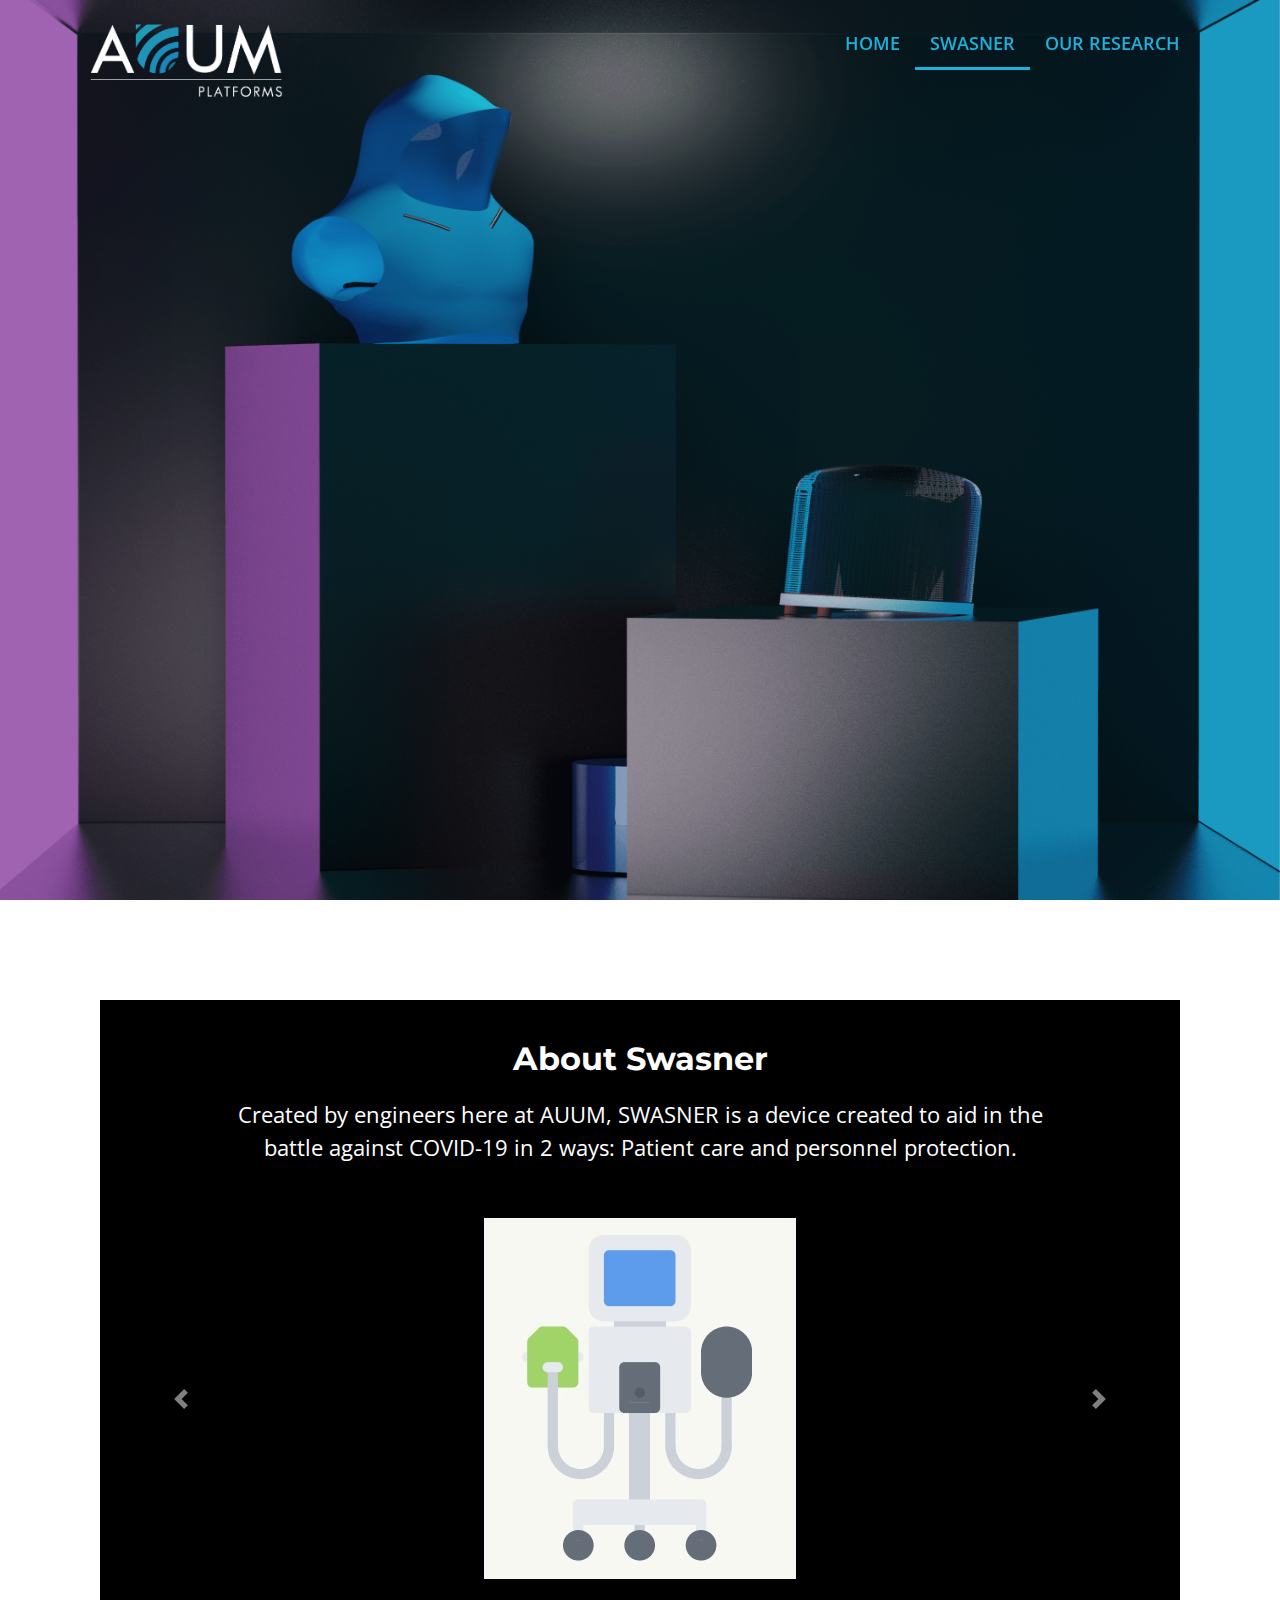
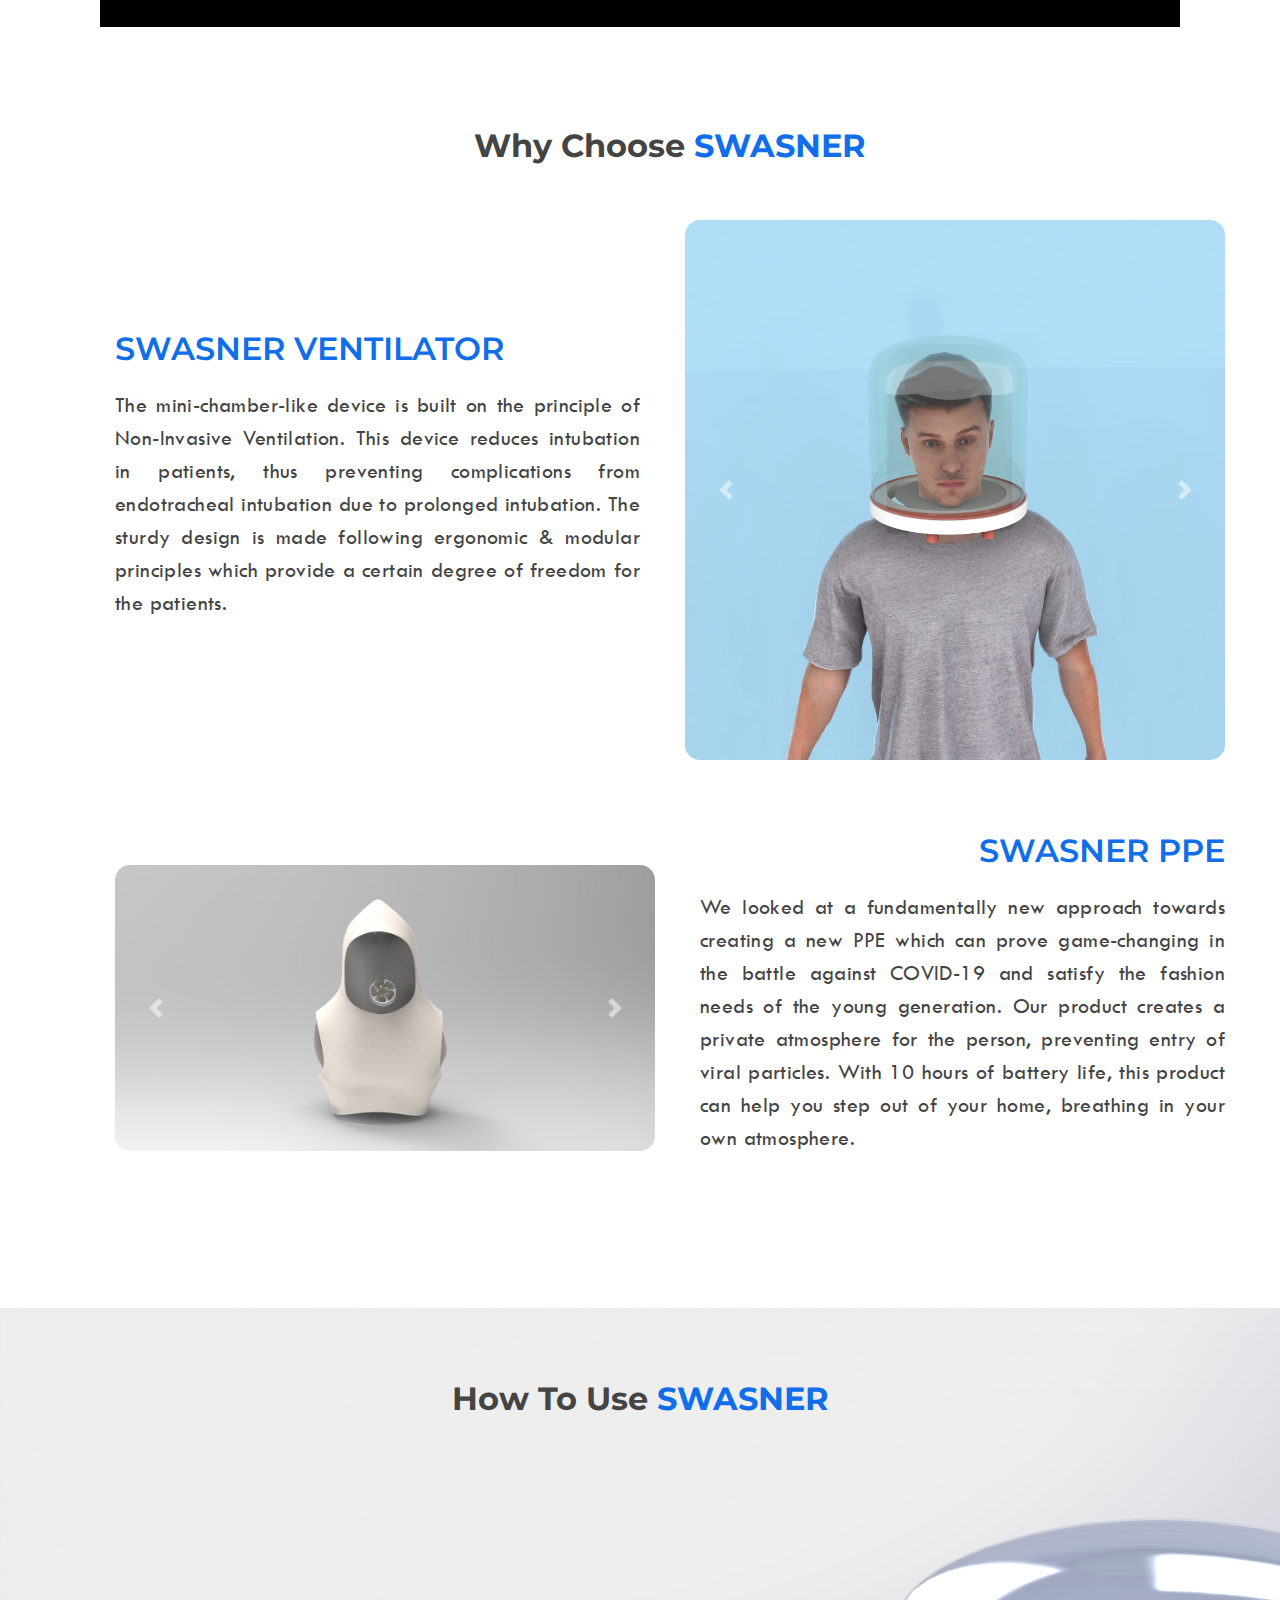
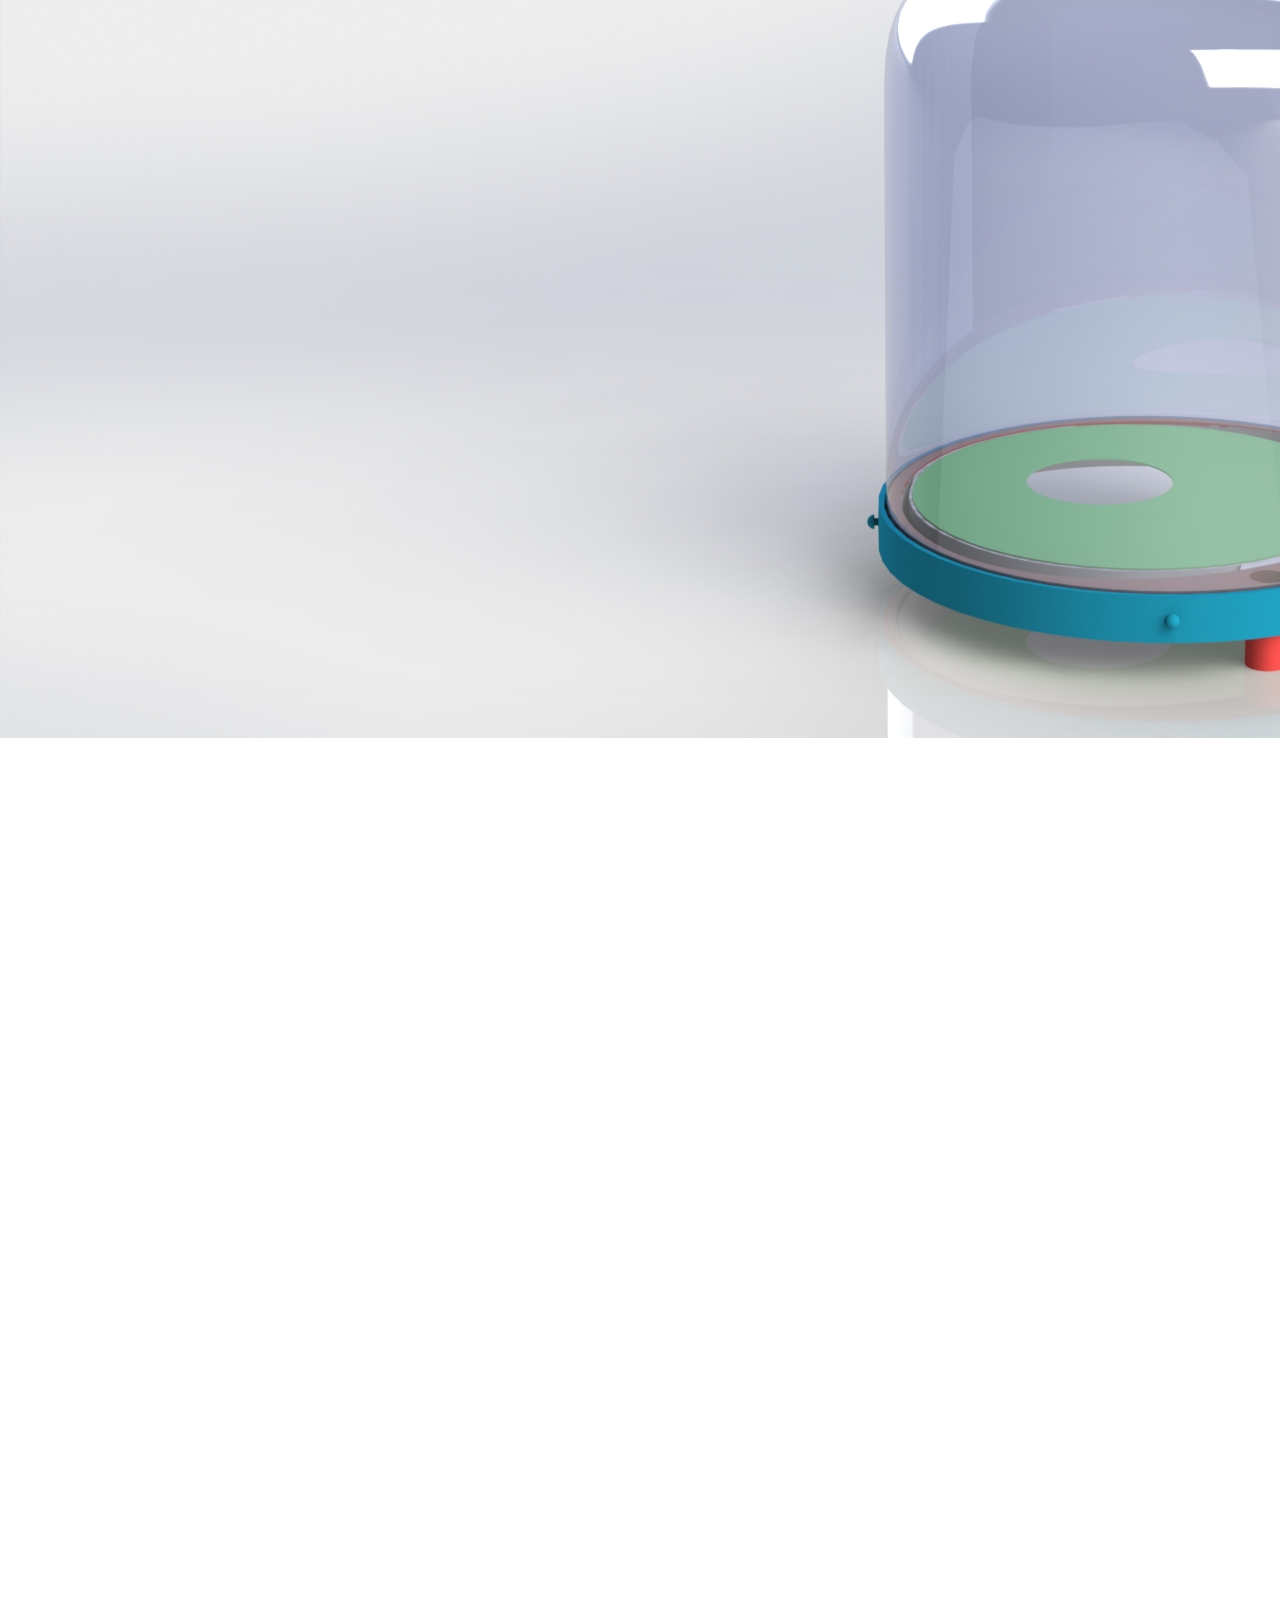
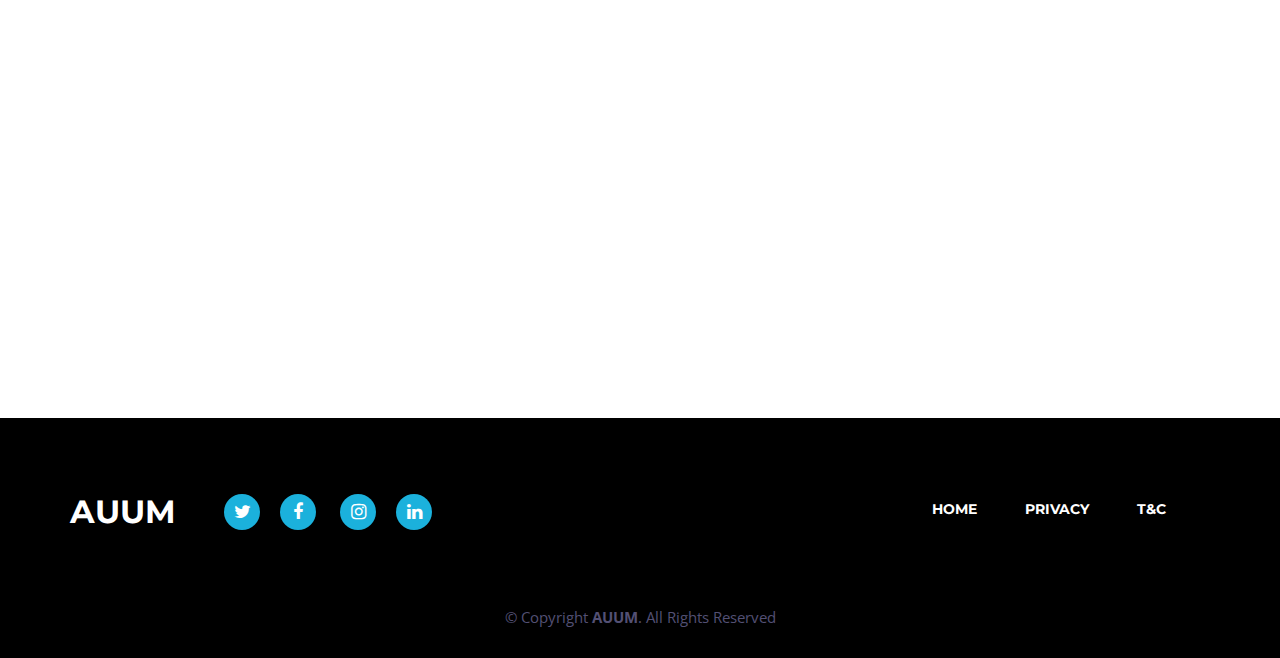
==== Swasner.html @ 390a14f7 "First commit" ====
<!DOCTYPE html>
<html lang="en">

<head>
  <meta charset="utf-8">
  <title style="color: black;">AUUM</title>
  <meta content="width=device-width, initial-scale=1.0" name="viewport">
  <meta content="" name="keywords">
  <meta content="" name="description">

  <!-- Favicons -->
  <link href="img/AUUM1.jpg" rel="icon">
  <link href="img/AUUM1.jpg" rel="apple-touch-icon">

  <!-- Google Fonts -->
  <link
    href="https://fonts.googleapis.com/css?family=Open+Sans:300,300i,400,400i,500,600,700,700i|Montserrat:300,400,500,600,700"
    rel="stylesheet">

  <!-- Bootstrap CSS File -->
  <link href="lib/bootstrap/css/bootstrap.min.css" rel="stylesheet">

  <!-- Libraries CSS Files -->
  <link href="lib/font-awesome/css/font-awesome.min.css" rel="stylesheet">

  <head>
    <link rel="stylesheet" href="https://cdnjs.cloudflare.com/ajax/libs/animate.css/4.1.1/animate.min.css" />
  </head>
  <link href="lib/ionicons/css/ionicons.min.css" rel="stylesheet">
  <link href="lib/owlcarousel/assets/owl.carousel.min.css" rel="stylesheet">
  <link href="lib/lightbox/css/lightbox.min.css" rel="stylesheet">
  <link rel="preconnect" href="https://fonts.gstatic.com">
  <link href="https://fonts.googleapis.com/css2?family=Texturina:ital@1&display=swap" rel="stylesheet">

  <!-- Main Stylesheet File -->
  <link href="css/Swasner.css" rel="stylesheet">
  <link rel="stylesheet" href="css/Common.css">
  <style>
    #auumfooter:hover {
      color: #3B98C0;
    }
    .op :hover{
      color: #3B98C0;
}
  </style>


  <!-- =======================================================
    Theme Name: Rapid
    Theme URL: https://bootstrapmade.com/rapid-multipurpose-bootstrap-business-template/
    Author: BootstrapMade.com
    License: https://bootstrapmade.com/license/
  ======================================================= -->
</head>

<body>
  <!--==========================
  Header
  ============================-->
  <header id="header">

    <div class="container">

      <div class="logo float-left">
        <!-- Uncomment below if you prefer to use an image logo -->
        <a href="index.html" class="scrollto"><img id="images" src="img/AUUMWhite.png"
            alt="" class="img-fluid"></a>
        <!-- <a href="#header" class="scrollto"><img id="images" src="img/logo.png" alt="" class="img-fluid"></a> -->
      </div>

      <nav class="main-nav float-right d-none d-lg-block">
        <ul>
          <li class="bt"><a href="index.html">Home</a></li>
          <!-- <li class="bt"><a href="about.html">About Us</a></li> -->
          <li class="activ bt"><a href="Swasner.html">Swasner</a></li>
          <li class="bt"><a href="https://bubble-helmet.netlify.app/">Our Research</a></li>
          <!-- <li class="bt"><a href="projects.html">Projects</a></li> -->
        </ul>
      </nav><!-- .main-nav -->

    </div>
  </header><!-- #header -->

  <!--==========================
    Intro Section
  ============================-->
  <section id="intro" class="clearfix">
    <div  id="carouselExampleControls" class="carousel slide" data-ride="carousel">
      <div class="carousel-inner">
        <div class="carousel-item active" data-interval="10000">
          <img src="./img/product/AUUM9.31-min.png" class="d-block w-100" alt="...">
        </div>
      </div>
  </section><!-- #intro -->

  <main id="main">

    <!--==========================
      About Us Section
    ============================-->

    <div id="aboutus" style="margin-top: 3rem; " >
      <div style="text-align: center; color: white; background-color: black; margin: 100px" class="">
        <br>
          <h2  style="margin-top: 1rem;  font-weight: bold; ">About Swasner</h2>
          <p style="font-size:22px; text-align: center; padding-left: 8rem; padding-right: 8rem; padding-bottom: 1.5rem;" >Created by engineers here at AUUM, SWASNER is a device created to aid in the battle against COVID-19 in 2 ways:
            Patient care and personnel protection.</p>
          <div id="carouselExampleControls" class="carousel slide" data-ride="carousel">
            <div class="carousel-inner">
              <div class="carousel-item active">
                <img src="img/emoji.jpeg" class="img-fluid" class="w-50" alt="...">
              </div>
              <div class="carousel-item">
                <img src="img/why-us.jpg" class="w-50" alt="...">
              </div>
              <div class="carousel-item">
                <img src="img/why-us.jpg" class="w-50" alt="...">
              </div>
            </div>
             <a class="carousel-control-prev" href="#carouselExampleControls" role="button" data-slide="prev">
              <span class="carousel-control-prev-icon" aria-hidden="true"></span>
              <span class="sr-only">Previous</span>
            </a>
            <a class="carousel-control-next" href="#carouselExampleControls" role="button" data-slide="next">
              <span class="carousel-control-next-icon" aria-hidden="true"></span>
              <span class="sr-only">Next</span>
            </a> 
          </div>
          <br>
          <br>
      </div>
    </div>


    <!--==========================
      Why Us Section
    ============================-->
    <section id="about" class="about" style="margin-bottom: 3rem;" > 
      <div class="container"  data-aos="fade-up" style="min-width: 85vw; margin: 100px">

        <header class="section-title">
          <h3>Why Choose <span>SWASNER</span></h3>
        </header>
        <br>

        <div class="row">
          <div class="col-lg-6" style=" align-self: center;" data-aos="zoom-out" data-aos-delay="100">
            <h3 style="color: #106eea; font-size: 32px; font-weight: 600; ">SWASNER VENTILATOR</h3>
            <!-- <div class="animate__animated animate__bounce animate__delay-2s">Example</div> -->
            <p id="aboutsection1">
              The mini-chamber-like device is built on the principle of Non-Invasive Ventilation. This device reduces intubation in patients, thus preventing complications from endotracheal intubation due to prolonged intubation. The sturdy design is made following ergonomic & modular principles which provide a certain degree of freedom for the patients.
            </p>
            
          </div>
          <div class="col-lg-6 pt-lg-0 content d-flex flex-column justify-content-center" data-aos="fade-up"
            data-aos-delay="100">
            <div id="carouselExampleControls" class="carousel slide" data-ride="carousel">
              <div class="carousel-inner">
                <div class="carousel-item active">
                  <img id="images" src="img/product/helmet_1-min.jpg" class="d-block w-100" alt="...">
                </div>
                <div class="carousel-item">
                  <img id="images" src="img/product/helmet_2-min.jpg" class="d-block w-100" alt="...">
                </div>
                
              </div>
              <a class="carousel-control-prev" href="#carouselExampleControls" role="button" data-slide="prev">
                <span class="carousel-control-prev-icon" aria-hidden="true"></span>
                <span class="sr-only">Previous</span>
              </a>
              <a class="carousel-control-next" href="#carouselExampleControls" role="button" data-slide="next">
                <span class="carousel-control-next-icon" aria-hidden="true"></span>
                <span class="sr-only">Next</span>
              </a>
            </div>
            
          </div>

        </div>
        <br>

        <div class="row mt-5" style="margin-top: 3.5rem;">
          <div class="col-lg-6 " style=" align-self: center;" data-aos="zoom-out" data-aos-delay="100">
            <div id="carouselExampleControls" class="carousel slide" data-ride="carousel">
              <div class="carousel-inner">
                <div class="carousel-item active">
                  <img id="images" src="img/product/PPE_1-min.jpg" class="d-block w-100" alt="...">
                </div>
                <div class="carousel-item">
                  <img id="images" src="img/product/PPE_2-min.jpg" class="d-block w-100" alt="...">
                </div>
                
              </div>
              <a class="carousel-control-prev" href="#carouselExampleControls" role="button" data-slide="prev">
                <span class="carousel-control-prev-icon" aria-hidden="true"></span>
                <span class="sr-only">Previous</span>
              </a>
              <a class="carousel-control-next" href="#carouselExampleControls" role="button" data-slide="next">
                <span class="carousel-control-next-icon" aria-hidden="true"></span>
                <span class="sr-only">Next</span>
              </a>
            </div>
          </div>
          <div class="col-lg-6  pt-lg-0 content d-flex flex-column justify-content-center" data-aos="fade-up"
            data-aos-delay="100">
            <h3 style="color: #106eea; font-size: 32px; text-align: end; ">SWASNER PPE</h3>
            <!-- <div class="animate__animated animate__bounce animate__delay-2s">Example</div> -->
            <p id="aboutsection">
              We looked at a fundamentally new approach towards creating a new PPE which can prove game-changing in the battle against COVID-19 and satisfy the fashion needs of the young generation. Our product creates a private atmosphere for the person, preventing entry of viral particles. With 10 hours of battery life, this product can help you step out of your home, breathing in your own atmosphere.
            </p>
          </div>
        </div>

      </div>
    </section>
    <br>




    <!--==========================
      Features Section
    ============================-->

    <div id="setBackground">
      <br>

      <div class="container">

        <header class="section-title">
          <h3>How To Use <span>SWASNER</span></h3>
        </header>

        <section id="features " style="padding-bottom: 80px;">
          <div class="container">
            <div class="row feature-item mt-5 pt-5">
              <div class="col-lg-6 wow fadeInUp order-1 order-lg-2">
                <img id="images" src="img/AUUM.png" class="img-fluid" alt="">
              </div>

              <div class="col-lg-6 wow fadeInUp pt-4 pt-lg-0 order-2 order-lg-1">
                <h4>Step 1</h4>
                <p id="aboutsection1"  >
                  Delectus alias ut incidunt delectus nam placeat in consequatur. Sed cupiditate quia ea quis. Voluptas
                  nemo qui aut distinctio. Cumque fugit earum est quam officiis numquam. Ducimus corporis autem at
                  blanditiis beatae incidunt sunt.
                </p>
              </div>
            </div>
            <br>
            <br>

            <div class="row feature-item mt-3 ">
              <div class="col-lg-6 wow fadeInUp">
                <img id="images" src="img/auum3.png" class="img-fluid" alt="">
              </div>
              <div class="col-lg-6 wow fadeInUp pt-5 pt-lg-0">
                <h4 style="text-align: end;" >Step 2</h4>
                <p id="aboutsection" >
                  Ad vitae recusandae odit possimus. Quaerat cum ipsum corrupti. Odit qui asperiores ea corporis
                  deserunt veritatis quidem expedita perferendis. Qui rerum eligendi ex doloribus quia sit. Porro rerum
                  eum eum.
                </p>
              </div>
            </div>

            

          </div>
        </section>
      </div>
    </div>
    <!-- #about -->


    <div id="video1" class="container mt-5">
      <div class="embed-responsive embed-responsive-4by3">
        <iframe id="images" class="embed-responsive-item" src="https://www.youtube-nocookie.com/embed/EPa84I6M-wA"></iframe>
      </div>
    </div>


    </section>

    <!--==========================
      Clients Section
    ============================-->
    <section id="clients" class="wow fadeInUp">
      <div class="container">

        <header class="section-header">
          <h3>Our Parterns</h3>
        </header>

        <div class="owl-carousel clients-carousel">
          <a
            href="https://www.cipet.gov.in/">
            <img id="images" src="https://upload.wikimedia.org/wikipedia/commons/5/55/CIPET.png" alt="">
          </a>
          <a
            href="https://aicnalanda.com/">
            <img id="images" src="img/AIC.png" alt="">
          </a>
          
        </div>

      </div>
    </section><!-- #clients -->



    <!--==========================
      Frequently Asked Questions Section
    ============================-->
    <!-- #faq -->

  </main>

  <!--==========================
    Footer
  ============================-->
  <section  class="mt-5">
    <br>
    <footer style="background-color:black; color: white;" class="mt-3" id="footer">
      <div class="footer-top">
        <div class="container">

          <div class="row">
            <div id="footer3">
              <h2 id="auumfooter" style=" margin-top: 15px; margin-right: 2rem; font-weight: bold;  margin-bottom: 0px; ">AUUM</h2>
              <div class="social-links" >
                <a href="https://twitter.com/auum_tech?s=11" class="twitter m-3 "><i class="fa fa-twitter"></i></a>
                <a href="https://www.facebook.com/AUUMtechnologies" class="facebook"><i class="fa fa-facebook"></i></a>
                <a href="https://instagram.com/auumplatforms?igshid=1q3wg5tlqkvzi" class="instagram m-3"><i class="fa fa-instagram"></i></a>
                <a href="https://www.linkedin.com/company/auum-technologies" class="linkedin"><i class="fa fa-linkedin"></i></a>
              </div>

              <a href="index.html" >
                <h4 class="op" style=" color: white; margin-left: 30rem; margin-top: 23px;  margin-bottom: 0px; "><span style="margin-left: 1rem;" >Home</span></h4>
              </a>
             <a href="#"><h4  class="op" style=" margin-left: 2rem; color: white;  margin-bottom: 0px; margin-top: 23px;"><span style="margin-left: 1rem;" >Privacy</span></h4></a>
                <a href="#">
                  <h4  class="op"  style=" margin-left: 2rem; color: white;  margin-bottom: 0px; margin-top: 23px;"><span style="margin-left: 1rem;" >T&C</span></h4>
                </a>
             
              <!-- <h2 id="auumfooter" style="  margin-bottom: 0px; ">Condition</h2> -->
            <!-- <div align="right"><h3>Info</h3></div> -->
            </div>
          </div>



          <!-- <div  style="display: flex; justify-content: space-around;">
            <div class="social-links" >
              <a href="https://twitter.com/auum_tech?s=11" class="twitter m-3 "><i class="fa fa-twitter"></i></a>
              <a href="#" class="facebook"><i class="fa fa-facebook"></i></a>
              <a href="https://instagram.com/auumplatforms?igshid=1q3wg5tlqkvzi" class="instagram m-3"><i class="fa fa-instagram"></i></a>
              <a href="https://www.linkedin.com/company/auum-technologies" class="linkedin"><i class="fa fa-linkedin"></i></a>
            </div>
          </div> -->

        </div>
      </div>

      <div class="container">
        <div class="copyright">
          &copy; Copyright <strong>AUUM</strong>. All Rights Reserved
        </div>
        <div class="credits">
          
        </div>
      </div>
    </footer><!-- #footer -->

  </section><!-- #footer -->

  <a href="https://wa.me/+918249158968" class="back-to-top"><i style="font-size: 36px;" class="fa fa-whatsapp"></i></a>
  <!-- Uncomment below i you want to use a preloader -->
  <!-- <div id="preloader"></div> -->

  <!-- JavaScript Libraries -->
  <script src="lib/jquery/jquery.min.js"></script>
  <script src="lib/jquery/jquery-migrate.min.js"></script>
  <script src="lib/bootstrap/js/bootstrap.bundle.min.js"></script>
  <script src="lib/easing/easing.min.js"></script>
  <script src="lib/mobile-nav/mobile-nav.js"></script>
  <script src="lib/wow/wow.min.js"></script>
  <script src="lib/waypoints/waypoints.min.js"></script>
  <script src="lib/counterup/counterup.min.js"></script>
  <script src="lib/owlcarousel/owl.carousel.min.js"></script>
  <script src="lib/isotope/isotope.pkgd.min.js"></script>
  <script src="lib/lightbox/js/lightbox.min.js"></script>
  <!-- Contact Form JavaScript File -->
  <script src="contactform/contactform.js"></script>

  <!-- Template Main Javascript File -->
  <script src="js/Swasner.js"></script>

</body>

</html>
---- css/Swasner.css ----
/*
  Theme Name: Rapid
  Theme URL: https://bootstrapmade.com/rapid-multipurpose-bootstrap-business-template/
  Author: BootstrapMade.com
  License: https://bootstrapmade.com/license/
*/

/*--------------------------------------------------------------
# General
--------------------------------------------------------------*/

body {
  background: #fff;
  color: #444;
  font-family: "Open Sans", sans-serif;
}

a {
  color: #1bb1dc;
  transition: 0.5s;
}

a:hover,
a:active,
a:focus {
  color: #0a98c0;
  outline: none;
  text-decoration: none;
}

p {
  padding: 0;
  margin: 0 0 30px 0;
}

h1,
h2,
h3,
h4,
h5,
h6 {
  font-family: "Montserrat", sans-serif;
  font-weight: 400;
  margin: 0 0 20px 0;
  padding: 0;
}

/* Back to top button */

.back-to-top {
  position: fixed;
  display: none;
  background: #1EBEA5;
  color: #fff;
  width: 60px;
  height: 60px;
  text-align: center;
  line-height: 1;
  font-size: 16px;
  border-radius: 50%;
  right: 15px;
  bottom: 15px;
  transition: background 0.5s;
  z-index: 11;
}

.back-to-top i {
  padding-top: 12px;
  color: #fff;
}

/* Prelaoder */

#preloader {
  position: fixed;
  top: 0;
  left: 0;
  right: 0;
  bottom: 0;
  z-index: 9999;
  overflow: hidden;
  background: #fff;
}

#preloader:before {
  content: "";
  position: fixed;
  top: calc(50% - 30px);
  left: calc(50% - 30px);
  border: 6px solid #f2f2f2;
  border-top: 6px solid #1bb1dc;
  border-radius: 50%;
  width: 60px;
  height: 60px;
  -webkit-animation: animate-preloader 1s linear infinite;
  animation: animate-preloader 1s linear infinite;
}

@-webkit-keyframes animate-preloader {
  0% {
    -webkit-transform: rotate(0deg);
    transform: rotate(0deg);
  }

  100% {
    -webkit-transform: rotate(360deg);
    transform: rotate(360deg);
  }
}

@keyframes animate-preloader {
  0% {
    -webkit-transform: rotate(0deg);
    transform: rotate(0deg);
  }

  100% {
    -webkit-transform: rotate(360deg);
    transform: rotate(360deg);
  }
}

/*--------------------------------------------------------------
# Intro Section
--------------------------------------------------------------*/

#intro {
  width: 100%;
  height: 100%;
  position: relative;
  /* background-size: cover; */
}
#intro .carousel-item{
  display: flex;
  background-position: center;
  background-repeat: no-repeat;
  height: 100vh;
  background-size: cover;
  color: #ffffff;
}
#intro .intro-info h2 {
  color: white;
  margin-bottom: 20px;
  font-size: 48px;
  font-weight: 700;
}

#intro .intro-info h2 span {
  color: #1bb1dc;
}

#intro .intro-info .btn-get-started,
#intro .intro-info .btn-services {
  font-family: "Montserrat", sans-serif;
  font-size: 13px;
  font-weight: 600;
  text-transform: uppercase;
  letter-spacing: 1px;
  display: inline-block;
  padding: 10px 32px;
  border-radius: 4px;
  transition: 0.5s;
  color: #fff;
  background: #1bb1dc;
  color: #fff;
}

#intro .intro-info .btn-get-started:hover,
#intro .intro-info .btn-services:hover {
  background: #0a98c0;
}

/*--------------------------------------------------------------
# Sections
--------------------------------------------------------------*/

/* Sections Header
--------------------------------*/

.section-header h3 {
  font-size: 36px;
  color: #413e66;
  text-align: center;
  font-weight: 700;
  position: relative;
  font-family: "Montserrat", sans-serif;
}

.section-header p {
  text-align: center;
  margin: auto;
  font-size: 15px;
  padding-bottom: 60px;
  color: #535074;
  width: 50%;
}

/* Section with background
--------------------------------*/

.section-bg {
  background: #f5f8fd;
}

/* About Us Section
--------------------------------*/

.about .content h3 {
  font-weight: 600;
  font-size: 26px;
}

.about .content ul {
  list-style: none;
  padding: 0;
}

.about .content ul li {
  display: flex;
  align-items: flex-start;
  margin-bottom: 35px;
}

.about .content ul li:first-child {
  margin-top: 35px;
}

.about .content ul i {
  background: #fff;
  box-shadow: 0px 6px 15px rgba(16, 110, 234, 0.12);
  font-size: 24px;
  padding: 20px;
  margin-right: 15px;
  color: #106eea;
  border-radius: 50px;
}

.about .content ul h5 {
  font-size: 18px;
  color: #555555;
}

.about .content ul p {
  font-size: 15px;
}

.about .content p:last-child {
  margin-bottom: 0;
}


/* Services Section
--------------------------------*/

#services {
  padding: 60px 0 40px 0;
}

#services .box {
  padding: 30px;
  position: relative;
  overflow: hidden;
  border-radius: 10px;
  margin: 0 10px 40px 10px;
  background: #fff;
  box-shadow: 0 10px 29px 0 rgba(68, 88, 144, 0.1);
  transition: all 0.3s ease-in-out;
  text-align: center;
}

#services .box:hover {
  -webkit-transform: scale(1.1);
  transform: scale(1.1);
}

#services .icon {
  margin: 0 auto 15px auto;
  padding-top: 12px;
  display: inline-block;
  text-align: center;
  border-radius: 50%;
  width: 60px;
  height: 60px;
}

#services .icon i {
  font-size: 36px;
  line-height: 1;
}

#services .title {
  font-weight: 700;
  margin-bottom: 15px;
  font-size: 18px;
}

#services .title a {
  color: #111;
}

#services .box:hover .title a {
  color: #1bb1dc;
}

#services .description {
  font-size: 14px;
  line-height: 28px;
  margin-bottom: 0;
  text-align: left;
}

.section-title {
  text-align: center;
  padding-bottom: 30px;
}

.section-title h2 {
  font-size: 13px;
  letter-spacing: 1px;
  font-weight: 700;
  padding: 8px 20px;
  margin: 0;
  background: #e7f1fd;
  color: #106eea;
  display: inline-block;
  text-transform: uppercase;
  border-radius: 50px;
}

.section-title h3 {
  margin:3rem 0 0 0;
  font-size: 32px;
  font-weight: 700;
}

.section-title h3 span {
  color: #106eea;
}

.section-title p {
  margin: 15px auto 0 auto;
  font-weight: 600;
}

@media (min-width: 1024px) {
  .section-title p {
    width: 50%;
  }
}

/* Why Us Section
--------------------------------*/

#why-us {
  padding: 60px 0;
}

#why-us .why-us-content .features {
  margin: 0 0 15px 0;
  padding: 0;
  transition: 0.3s ease-in-out;
}

#why-us .why-us-content .features i {
  font-size: 36px;
  float: left;
}

#why-us .why-us-content .features h4 {
  font-size: 24px;
  font-weight: 600;
  margin-left: 56px;
  color: #413e66;
  margin-bottom: 5px;
}

#why-us .why-us-content .features p {
  font-size: 16px;
  margin-left: 56px;
  color: #555186;
}

#why-us .counters {
  padding-top: 40px;
}

#why-us .counters span {
  font-family: "Montserrat", sans-serif;
  font-weight: bold;
  font-size: 48px;
  display: block;
  color: #555186;
}

#why-us .counters p {
  padding: 0;
  margin: 0 0 20px 0;
  font-family: "Montserrat", sans-serif;
  font-size: 14px;
  color: #8a87b6;
}

/* Call To Action Section
--------------------------------*/

#call-to-action {
  background: #2d2b46;
  background-size: cover;
  padding: 40px 0;
}

#call-to-action .cta-title {
  color: #fff;
  font-size: 28px;
  font-weight: 700;
}

#call-to-action .cta-text {
  color: #fff;
}

#call-to-action .cta-btn {
  font-family: "Montserrat", sans-serif;
  font-weight: 700;
  font-size: 16px;
  letter-spacing: 1px;
  display: inline-block;
  padding: 8px 26px;
  border-radius: 3px;
  transition: 0.5s;
  margin: 10px;
  border: 3px solid #fff;
  color: #fff;
}

#call-to-action .cta-btn:hover {
  background: #1bb1dc;
  border: 3px solid #1bb1dc;
}

/* Features Section
--------------------------------*/

#setBackground {
  background: url("../img/Helmet.JPG") ;
}

/* #features {
  padding: 80px 0;
  
} */

#features h4 {
  font-weight: 600;
  font-size: 24px;
}
#footer3 {
  display: flex;
  justify-content: space-around;
}


/* Testimonials Section
--------------------------------*/
.testimonials {
  padding: 80px 0;
  background: url("../img//Helmet.JPG") no-repeat;
  background-position: center center;
  background-size: cover;
  position: relative;
}

.testimonials::before {
  content: "";
  position: absolute;
  left: 0;
  right: 0;
  top: 0;
  bottom: 0;
  background: rgba(0, 0, 0, 0.7);
}

.testimonials .section-header {
  margin-bottom: 40px;
}

.testimonials .testimonial-item {
  text-align: center;
  color: #fff;
}

.testimonials .testimonial-item .testimonial-img {
  width: 100px;
  border-radius: 50%;
  border: 6px solid rgba(255, 255, 255, 0.15);
  margin: 0 auto;
}

.testimonials .testimonial-item h3 {
  font-size: 20px;
  font-weight: bold;
  margin: 10px 0 5px 0;
  color: #fff;
}

.testimonials .testimonial-item h4 {
  font-size: 14px;
  color: #ddd;
  margin: 0 0 15px 0;
}

.testimonials .testimonial-item .quote-icon-left, .testimonials .testimonial-item .quote-icon-right {
  color: rgba(255, 255, 255, 0.4);
  font-size: 26px;
}

.testimonials .testimonial-item .quote-icon-left {
  display: inline-block;
  left: -5px;
  position: relative;
}

.testimonials .testimonial-item .quote-icon-right {
  display: inline-block;
  right: -5px;
  position: relative;
  top: 10px;
}

.testimonials .testimonial-item p {
  font-style: italic;
  margin: 0 auto 15px auto;
  color: #eee;
}

.testimonials .owl-nav, .testimonials .owl-dots {
  margin-top: 5px;
  text-align: center;
}

.testimonials .owl-dot {
  display: inline-block;
  margin: 0 5px;
  width: 12px;
  height: 12px;
  border-radius: 50%;
  background-color: rgba(255, 255, 255, 0.4) !important;
}

.testimonials .owl-dot.active {
  background-color: #106eea !important;
}

@media (min-width: 1024px) {
  .testimonials {
    background-attachment: fixed;
  }
}

@media (min-width: 992px) {
  .testimonials .testimonial-item p {
    width: 80%;
  }
}

/* Team Section
--------------------------------*/

#team {
  padding: 60px 0;
}

#team .member {
  text-align: center;
  margin-bottom: 20px;
  position: relative;
  overflow: hidden;
}

#team .member .member-info {
  display: -webkit-box;
  display: -webkit-flex;
  display: -ms-flexbox;
  display: flex;
  -webkit-box-pack: center;
  -webkit-justify-content: center;
  -ms-flex-pack: center;
  justify-content: center;
  -webkit-box-align: center;
  -webkit-align-items: center;
  -ms-flex-align: center;
  align-items: center;
  position: absolute;
  bottom: 0;
  left: 0;
  right: 0;
  transition: 0.2s;
  padding: 15px 0;
  background: rgba(29, 28, 41, 0.6);
}

#team .member .member-info-content {
  transition: margin 0.2s;
  height: 40px;
  transition: height 0.4s;
}

#team .member:hover .member-info {
  transition: 0.4s;
}

#team .member:hover .member-info-content {
  height: 80px;
}

#team .member h4 {
  font-weight: 700;
  margin-bottom: 2px;
  font-size: 18px;
  color: #fff;
}

#team .member span {
  font-style: italic;
  display: block;
  font-size: 13px;
  color: #fff;
}

#team .member .social {
  margin-top: 15px;
}

#team .member .social a {
  transition: none;
  color: #fff;
}

#team .member .social a:hover {
  color: #1bb1dc;
}

#team .member .social i {
  font-size: 18px;
  margin: 0 2px;
}

/* Clients Section
--------------------------------*/

#clients {
  padding: 60px 0;
}

#clients img {
  max-width: 80%;
  opacity: 0.5;
  transition: 0.3s;
  padding: 15px 0;
}

#clients img:hover {
  opacity: 1;
}

#clients .owl-nav,
#clients .owl-dots {
  margin-top: 5px;
  text-align: center;
}

#clients .owl-dot {
  display: inline-block;
  margin: 0 5px;
  width: 12px;
  height: 12px;
  border-radius: 50%;
  background-color: #ddd;
}

#clients .owl-dot.active {
  background-color: #1bb1dc;
}


/* Frequently Asked Questions Section
--------------------------------*/

#faq {
  padding: 60px 0;
  overflow: hidden;
}

#faq #faq-list {
  padding: 0;
  list-style: none;
}

#faq #faq-list li {
  border-bottom: 1px solid #ebebeb;
}

#faq #faq-list a {
  padding: 22px 0;
  display: block;
  position: relative;
  font-family: "Montserrat", sans-serif;
  font-size: 20px;
  line-height: 1;
  font-weight: 400;
  padding-right: 20px;
}

#faq #faq-list i {
  font-size: 24px;
  position: absolute;
  right: 0;
  top: 20px;
}

#faq #faq-list p {
  margin-bottom: 20px;
}

#faq #faq-list a.collapse {
  color: #1bb1dc;
}

#faq #faq-list a.collapsed {
  color: #000;
}

#faq #faq-list a.collapsed i::before {
  content: "\f2c7" !important;
}

/*--------------------------------------------------------------
# Responsive Media Queries
--------------------------------------------------------------*/

@media (min-width: 991px) {
  #call-to-action .cta-btn-container {
    display: -webkit-box;
    display: -webkit-flex;
    display: -ms-flexbox;
    display: flex;
    -webkit-box-align: center;
    -webkit-align-items: center;
    -ms-flex-align: center;
    align-items: center;
    -webkit-box-pack: end;
    -webkit-justify-content: flex-end;
    -ms-flex-pack: end;
    justify-content: flex-end;
  }
}

@media (min-width: 992px) {
  #intro .intro-info {
    padding-top: 80px;
  }

  #testimonials .testimonial-item p {
    width: 80%;
  }
}

@media (max-width: 991px) {
  #topbar {
    display: none;
  }

  #header {
    height: 70px;
    padding: 15px 0;
  }

  #why-us .why-us-content {
    padding-top: 30px;
  }

  #pricing {
    padding-bottom: 30px;
  }

  #pricing .card {
    margin-bottom: 50px;
  }
}

@media (max-width: 768px) {
  .back-to-top {
    bottom: 15px;
  }

  #faq #faq-list a {
    font-size: 18px;
  }

  #faq #faq-list i {
    top: 13px;
  }
}

@media (max-width: 767px) {
  #intro {
    height: auto;
    padding: 80px 0 60px 0;
  }

  #intro .container {
    height: auto !important;
  }

  #intro .intro-img {
    width: 80%;
  }

  #intro .intro-info {
    text-align: center;
    padding-top: 40px;
  }

  #intro .intro-info h2 {
    font-size: 34px;
    margin-bottom: 30px;
  }

  .section-header p {
    width: 100%;
  }

  #testimonials .testimonial-item {
    text-align: center;
  }

  #testimonials .testimonial-item .testimonial-img {
    float: none;
    margin: auto;
  }

  #testimonials .testimonial-item h3,
  #testimonials .testimonial-item h4,
  #testimonials .testimonial-item p {
    margin-left: 0;
  }
}

#video1 {
  margin-bottom: 40px;
}

#aboutsection {
  font-size: 18px;
  text-align: justify;
  margin-left: 30px;-webkit-tap-highlight-color: transparent;
  --blue: #007bff;
  --indigo: #6610f2;
  --purple: #6f42c1;
  --pink: #e83e8c;
  --red: #dc3545;
  --orange: #fd7e14;
  --yellow: #ffc107;
  --green: #28a745;
  --teal: #20c997;
  --cyan: #17a2b8;
  --white: #fff;
  --gray: #6c757d;
  --gray-dark: #343a40;
  --primary: #007bff;
  --secondary: #6c757d;
  --success: #28a745;
  --info: #17a2b8;
  --warning: #ffc107;
  --danger: #dc3545;
  --light: #f8f9fa;
  --dark: #343a40;
  --breakpoint-xs: 0;
  --breakpoint-sm: 576px;
  --breakpoint-md: 768px;
  --breakpoint-lg: 992px;
  --breakpoint-xl: 1200px;
  --font-family-sans-serif: -apple-system,BlinkMacSystemFont,"Segoe UI",Roboto,"Helvetica Neue",Arial,"Noto Sans",sans-serif,"Apple Color Emoji","Segoe UI Emoji","Segoe UI Symbol","Noto Color Emoji";
  --font-family-monospace: SFMono-Regular,Menlo,Monaco,Consolas,"Liberation Mono","Courier New",monospace;
  font-weight: 400;
  line-height: 1.5;
  color: #444;
  font-size: 22px;
  font-family: TCM;
  text-align: justify;
  box-sizing: border-box;
  text-decoration: none;
  padding: 0;
  margin: 0 0 50px 0;
  margin-left: 15px;
  margin-bottom: 30px;
  letter-spacing: 0.4px;
}
#aboutsection1 {
  font-size: 18px;
  text-align: justify;
  margin-right: 30px;
  -webkit-tap-highlight-color: transparent;
--blue: #007bff;
--indigo: #6610f2;
--purple: #6f42c1;
--pink: #e83e8c;
--red: #dc3545;
--orange: #fd7e14;
--yellow: #ffc107;
--green: #28a745;
--teal: #20c997;
--cyan: #17a2b8;
--white: #fff;
--gray: #6c757d;
--gray-dark: #343a40;
--primary: #007bff;
--secondary: #6c757d;
--success: #28a745;
--info: #17a2b8;
--warning: #ffc107;
--danger: #dc3545;
--light: #f8f9fa;
--dark: #343a40;
--breakpoint-xs: 0;
--breakpoint-sm: 576px;
--breakpoint-md: 768px;
--breakpoint-lg: 992px;
--breakpoint-xl: 1200px;
--font-family-sans-serif: -apple-system,BlinkMacSystemFont,"Segoe UI",Roboto,"Helvetica Neue",Arial,"Noto Sans",sans-serif,"Apple Color Emoji","Segoe UI Emoji","Segoe UI Symbol","Noto Color Emoji";
--font-family-monospace: SFMono-Regular,Menlo,Monaco,Consolas,"Liberation Mono","Courier New",monospace;
font-weight: 400;
line-height: 1.5;
color: #444;
font-size: 22px;
font-family: TCM;
text-align: justify;
box-sizing: border-box;
text-decoration: none;
padding: 0;
margin: 0 0 30px 0;
margin-right: 15px;
margin-bottom: 30px;
letter-spacing: 0.4px;
}
---- css/Common.css ----
@font-face {
  font-family: 'Tw Cen MT Bold';
  src: url('webfont.eot'); /* IE9 Compat Modes */
  src: url('webfont.eot?#iefix') format('embedded-opentype'), /* IE6-IE8 */
       url('webfont.woff') format('woff'), /* Modern Browsers */
       url('/fonts/TCB.TTF')  format('truetype'), /* Safari, Android, iOS */
       url('webfont.svg#svgFontName') format('svg'); /* Legacy iOS */
}
@font-face {
  font-family: 'Tw Cen MT Italic';
  src: url('webfont.eot'); /* IE9 Compat Modes */
  src: url('webfont.eot?#iefix') format('embedded-opentype'), /* IE6-IE8 */
       url('webfont.woff') format('woff'), /* Modern Browsers */
       url('/fonts/TCBI.TTF')  format('truetype'), /* Safari, Android, iOS */
       url('webfont.svg#svgFontName') format('svg'); /* Legacy iOS */
}
@font-face {
  font-family: 'TCCB';
  src: url('webfont.eot'); /* IE9 Compat Modes */
  src: url('webfont.eot?#iefix') format('embedded-opentype'), /* IE6-IE8 */
       url('webfont.woff') format('woff'), /* Modern Browsers */
       url('/fonts/TCCB.TTF')  format('truetype'), /* Safari, Android, iOS */
       url('webfont.svg#svgFontName') format('svg'); /* Legacy iOS */
}
@font-face {
  font-family: 'TCCM';
  src: url('webfont.eot'); /* IE9 Compat Modes */
  src: url('webfont.eot?#iefix') format('embedded-opentype'), /* IE6-IE8 */
       url('webfont.woff') format('woff'), /* Modern Browsers */
       url('/fonts/TCCM.TTF')  format('truetype'), /* Safari, Android, iOS */
       url('webfont.svg#svgFontName') format('svg'); /* Legacy iOS */
}
@font-face {
  font-family: 'TCM';
  src: url('webfont.eot'); /* IE9 Compat Modes */
  src: url('webfont.eot?#iefix') format('embedded-opentype'), /* IE6-IE8 */
       url('webfont.woff') format('woff'), /* Modern Browsers */
       url('/fonts/TCM.TTF')  format('truetype'), /* Safari, Android, iOS */
       url('webfont.svg#svgFontName') format('svg'); /* Legacy iOS */
}
@font-face {
  font-family: 'TCMI';
  src: url('webfont.eot'); /* IE9 Compat Modes */
  src: url('webfont.eot?#iefix') format('embedded-opentype'), /* IE6-IE8 */
       url('webfont.woff') format('woff'), /* Modern Browsers */
       url('/fonts/TCMI.TTF')  format('truetype'), /* Safari, Android, iOS */
       url('webfont.svg#svgFontName') format('svg'); /* Legacy iOS */
}

/* * {
  font-family: 
  ;
} */


    /*--------------------------------------------------------------
  # Header
  --------------------------------------------------------------*/
  
  #header {
    height: 110px;
    transition: all 0.5s;
    z-index: 997;
    transition: all 0.5s;
    padding: 20px 0;
    position: fixed;
    left: 0;
    top: 0;
    right: 0;
    transition: all 0.5s;
    z-index: 997;
  }
  /* REmove scroll effect */
 #header.header-scrolled,
  #header.header-pages {
    height: 100px;
    padding: 15px 0;
    background-color: black;
    box-shadow: 0px 0px 30px rgba(127, 137, 161, 0.3);
  }
    #header.header-scrolled #topbar,
  #header.header-pages #topbar {
    display: none;
  }   
  #header .logo h1 {
    font-size: 36px;
    margin: 0;
    padding: 0;
    line-height: 1;
    font-weight: 400;
    letter-spacing: 3px;
    text-transform: uppercase;
  } #header .logo h1 a,
  #header .logo h1 a:hover {
    color: #1bb1dc;
    text-decoration: none;
  } 
  
  #header .logo img {
    padding: 0;
    margin: auto;
    height: 5em;
    /* width: 8em; */
  }

  @media (min-width: 640px) {
    .activ {
      border-bottom: 3px solid #1bb1dc;
    }
    .bt:hover {
      margin-left: 4px;
      margin-right: 4px;
      border-bottom: 3px solid #056d8a;

        }
  }
  
  .main-pages {
    margin-top: 60px;
  }
  

  /* Footer */

  #footer {
    padding: 0 0 30px 0;
    font-size: 14px;
    background: #fff;
    color: black;
  }
  
  #footer .footer-top {
    padding: 60px 0 30px 0;
    background: black;
    color: white;
  }
  
  #footer .footer-top .footer-info {
    margin-bottom: 30px;
  }
  
  #footer .footer-top .footer-info h3 { 
    font-size: 34px;
    margin: 0 0 20px 0;
    padding: 2px 0 2px 0;
    line-height: 1;
    font-family: "Montserrat", sans-serif;
    color: #413e66;
    font-weight: 400;
    letter-spacing: 3px;
    text-transform: uppercase;
  }
  
  #footer .footer-top .footer-info p {
    font-size: 13px;
    line-height: 24px;
    margin-bottom: 0;
    font-family: "Montserrat", sans-serif;
    color: #535074;
  }

  #inp {
    border-radius: 10px;
  }
  
  #footer .footer-top .social-links a  {
    font-size: 18px;
    display: inline-block;
    background: #1bb1dc;
    color: #fff;
    line-height: 1;
    padding: 8px 0;
    margin-right: 4px;
    border-radius: 50%;
    text-align: center;
    width: 36px;
    height: 36px;
    transition: 0.3s;
  }

  
  #footer .footer-top .social-links a:hover {
    background: #0a98c0;
    color: #fff;
  }
  
  #footer .footer-top h4 {
    font-size: 14px;
    font-weight: bold;
    color: #413e66;
    text-transform: uppercase;
    position: relative;
    padding-bottom: 10px;
  }
  
  #footer .footer-top .footer-links {
    margin-bottom: 30px;
  }
  
  #footer .footer-top .footer-links ul {
    list-style: none;
    padding: 0;
    margin: 0;
  }
  
  #footer .footer-top .footer-links ul li {
    padding: 8px 0;
  }
  
  #footer .footer-top .footer-links ul li:first-child {
    padding-top: 0;
  }
  
  #footer .footer-top .footer-links ul a {
    color: #2b1dcc;
  }
  
  #footer .footer-top .footer-links ul a:hover {
    color: #1bb1dc;
  }
  
  #footer .footer-top .footer-contact {
    margin-bottom: 30px;
  }
  
  #footer .footer-top .footer-contact p {
    line-height: 26px;
  }

  
  
  
  #footer .footer-top .form .form-group {
    margin-bottom: 15px;
    border-radius: 10px;
  }
  
  #footer .footer-top .form #sendmessage {
    color: black;
    background: #1bb1dc;
    display: none;
    text-align: center;
    padding: 15px;
    font-weight: 600;
    margin-bottom: 15px;
  }
  
  #footer .footer-top .form #errormessage {
    color: #fff;
    display: none;
    background: red;
    text-align: center;
    padding: 15px;
    font-weight: 600;
    margin-bottom: 15px;
  }
  
  #footer .footer-top .form #sendmessage.show,
  #footer .footer-top .form #errormessage.show,
  #footer .footer-top .form .show {
    display: block;
  }
  
  #footer .footer-top .form .validation {
    color: red;
    display: none;
    margin: 0 0 20px;
    font-weight: 400;
    font-size: 13px;
  }
  
  #footer .footer-top .form label {
    color: #413e66;
    font-weight: 500;
  }
  
  #footer .footer-top .form input,
  #footer .footer-top .form textarea {
    border-radius: 12px;
    box-shadow: none;
    border: 1px solid #dce1ec;
    font-size: 14px;
  }
  
  #footer .footer-top .form input::-webkit-input-placeholder,
  #footer .footer-top .form textarea::-webkit-input-placeholder {
    color: #a2a0bd;
  }
  
  #footer .footer-top .form input::-moz-placeholder,
  #footer .footer-top .form textarea::-moz-placeholder {
    color: #a2a0bd;
  }
  
  #footer .footer-top .form input:-ms-input-placeholder,
  #footer .footer-top .form textarea:-ms-input-placeholder {
    color: #a2a0bd;
  }
  
  #footer .footer-top .form input::placeholder,
  #footer .footer-top .form textarea::placeholder {
    color: #a2a0bd;
  }
  
  #footer .footer-top .form button[type="submit"] {
    background: #1bb1dc;
    border: 0;
    border-radius: 3px;
    padding: 8px 30px;
    color: #fff;
    transition: 0.3s;
  }
  
  #footer .footer-top .form button[type="submit"]:hover {
    background: #0a98c0;
    cursor: pointer;
  }
  
  #footer .copyright {
    text-align: center;
    padding-top: 30px;
    color: #535074;
    font-size: 15px;
  }
  

  /* Navigation system */


/*--------------------------------------------------------------
# Navigation Menu
--------------------------------------------------------------*/

/* Desktop Navigation */



.main-nav,
.main-nav * {
  margin: 0;
  padding: 0;
  list-style: none;
}

.main-nav > ul > li {
  position: relative;
  white-space: nowrap;
  float: left;
}

.main-nav a {
  display: block;
  position: relative;
  color: #1bb1dc;
  padding: 10px 15px;
  transition: 0.3s;
  font-size: 18px;
  font-family: "Open Sans", sans-serif;
  text-transform: uppercase;
  font-weight: 600;
}

.main-nav a:hover,
.main-nav .active > a,
.main-nav li:hover > a {
  color: #1bb1dc;
  text-decoration: none;
}

.main-nav .drop-down ul {
  display: block;
  position: absolute;
  left: 0;
  top: calc(100% - 30px);
  z-index: 99;
  opacity: 0;
  visibility: hidden;
  padding: 10px 0;
  background: #fff;
  box-shadow: 0px 0px 30px rgba(22, 238, 22, 0.25);
  transition: ease all 0.3s;
}

.main-nav .drop-down:hover > ul {
  opacity: 1;
  top: 100%;
  visibility: visible;
}

.main-nav .drop-down li {
  min-width: 180px;
  position: relative;
}

.main-nav .drop-down ul a {
  padding: 10px 20px;
  font-size: 14px;
  font-weight: 500;
  text-transform: none;
  color: #065e77;
}

.main-nav .drop-down ul a:hover,
.main-nav .drop-down ul .active > a,
.main-nav .drop-down ul li:hover > a {
  color: #1bb1dc;
}

.main-nav .drop-down > a:after {
  content: "\f107";
  font-family: FontAwesome;
  padding-left: 10px;
}

.main-nav .drop-down .drop-down ul {
  top: 0;
  left: calc(100% - 30px);
}

.main-nav .drop-down .drop-down:hover > ul {
  opacity: 1;
  top: 0;
  left: 100%;
}

.main-nav .drop-down .drop-down > a {
  padding-right: 35px;
}

.main-nav .drop-down .drop-down > a:after {
  content: "\f105";
  position: absolute;
  right: 15px;
}

/* Mobile Navigation */

.mobile-nav {
  position: fixed;
  top: 25%;
  font-size: 30px;
  /* margin-left: 90px; */
  right: 0;
  bottom: 0;
  z-index: 9999;
  overflow-y: auto;
  left: -260px;
  width: 260px;
  padding-top: 18px;
  background: transparent;
  transition: 0.4s;
}

.mobile-nav * {
  margin: 5px;
  padding: 0;
  list-style: none;
}

.mobile-nav a {
  display: block;
  position: relative;
  color:#1bb1dc;
  padding: 10px 20px;
  font-weight: 500;
}

.mobile-nav a:hover,
.mobile-nav .active > a,
.mobile-nav li:hover > a {
  color: #8dc2fa;
  text-decoration: none;
}

.mobile-nav .drop-down > a:after {
  content: "\f078";
  font-family: FontAwesome;
  padding-left: 10px;
  position: absolute;
  right: 15px;
}

.mobile-nav .active.drop-down > a:after {
  content: "\f077";
}

.mobile-nav .drop-down > a {
  padding-right: 35px;
}

.mobile-nav .drop-down ul {
  display: none;
  overflow: hidden;
}

.mobile-nav .drop-down li {
  padding-left: 20px;
}

.mobile-nav-toggle {
  position: fixed;
  right: 0;
  top: 0;
  z-index: 9998;
  border: 0;
  background: none;
  font-size: 24px;
  transition: all 0.4s;
  outline: none !important;
  line-height: 1;
  cursor: pointer;
  text-align: right;
}

.mobile-nav-toggle i {
  margin: 37px 18px 0 0;
  color: #2C789D;
}
.mobile-nav-overly {
  width: 100%;
  height: 100%;
  z-index: 9997;
  top: 0;
  left: 0;
  position: fixed;
  background: black;
  overflow: hidden;
  display: none;
}

.mobile-nav-active {
  overflow: hidden;
}

.mobile-nav-active .mobile-nav {
  left: 0;
}

.mobile-nav-active .mobile-nav-toggle i {
  color: #fff;
}

/* images */

#images {
  border-radius: 15px;
}
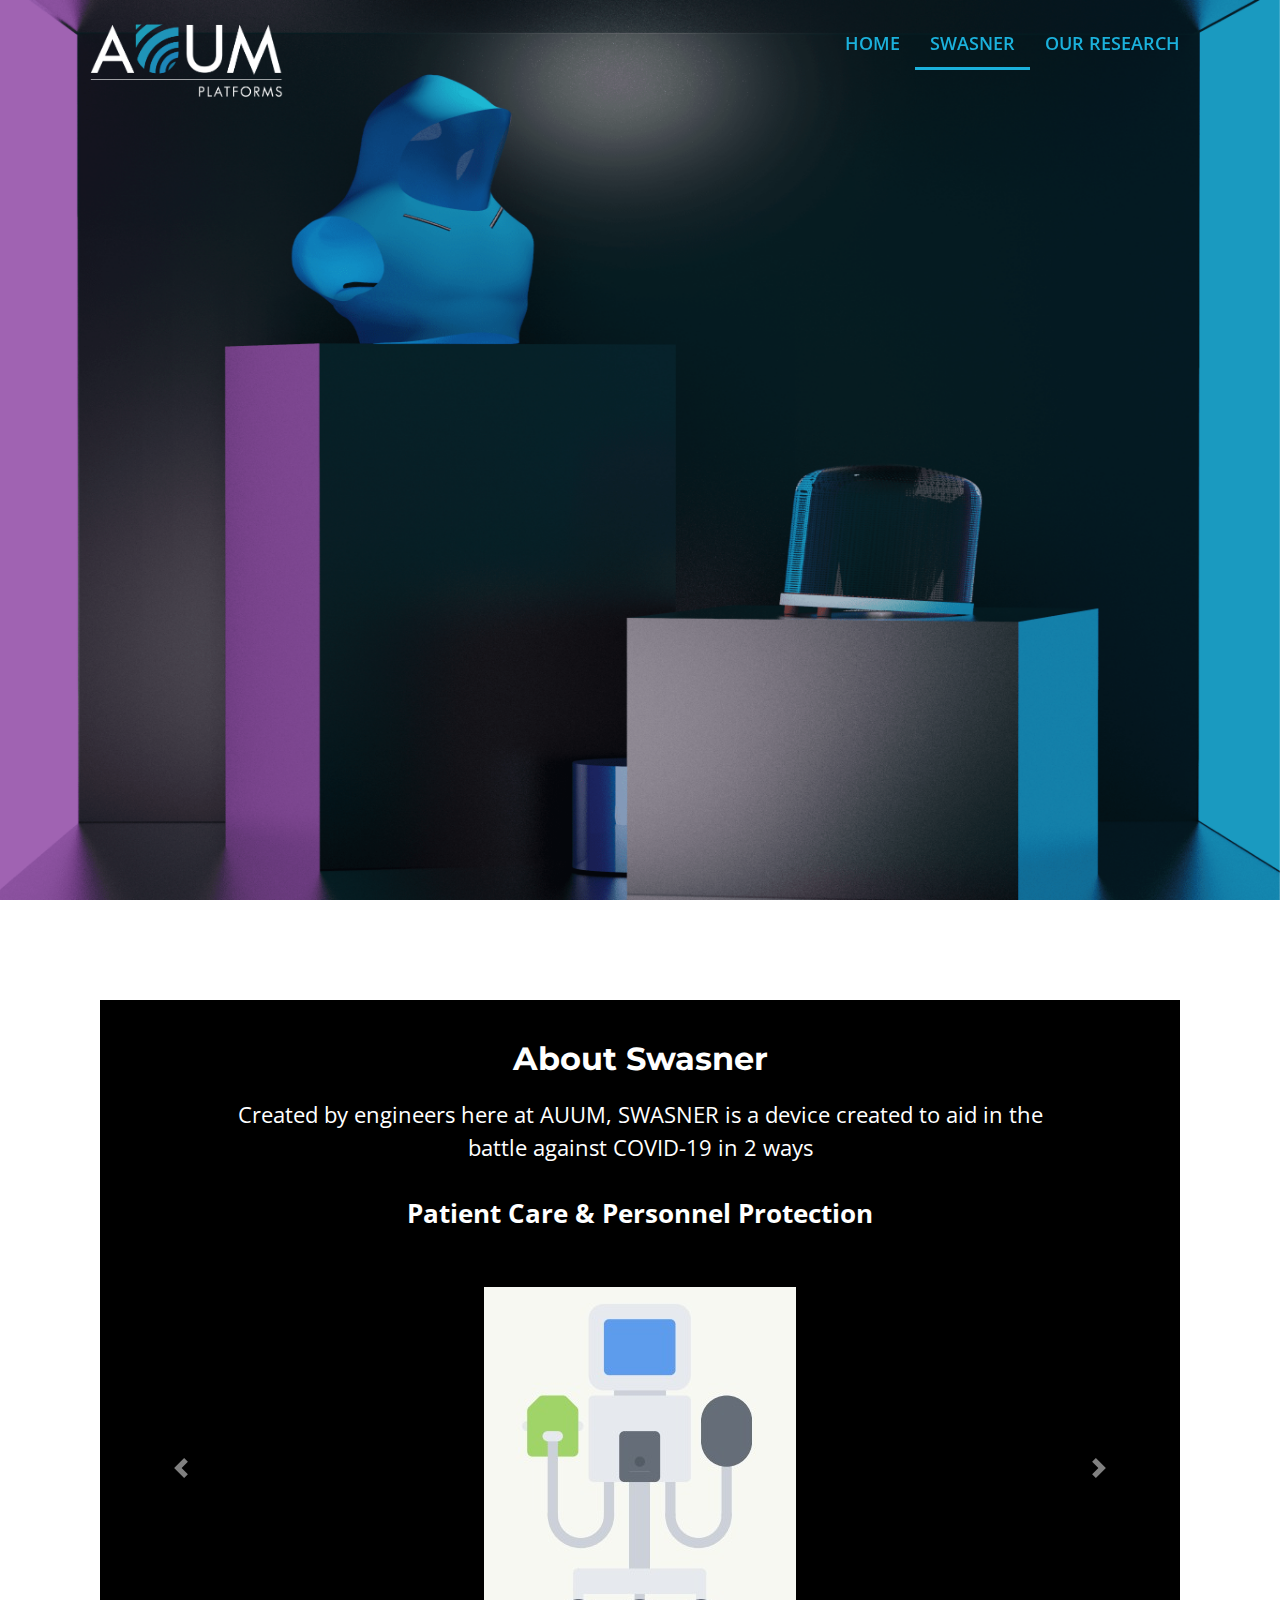
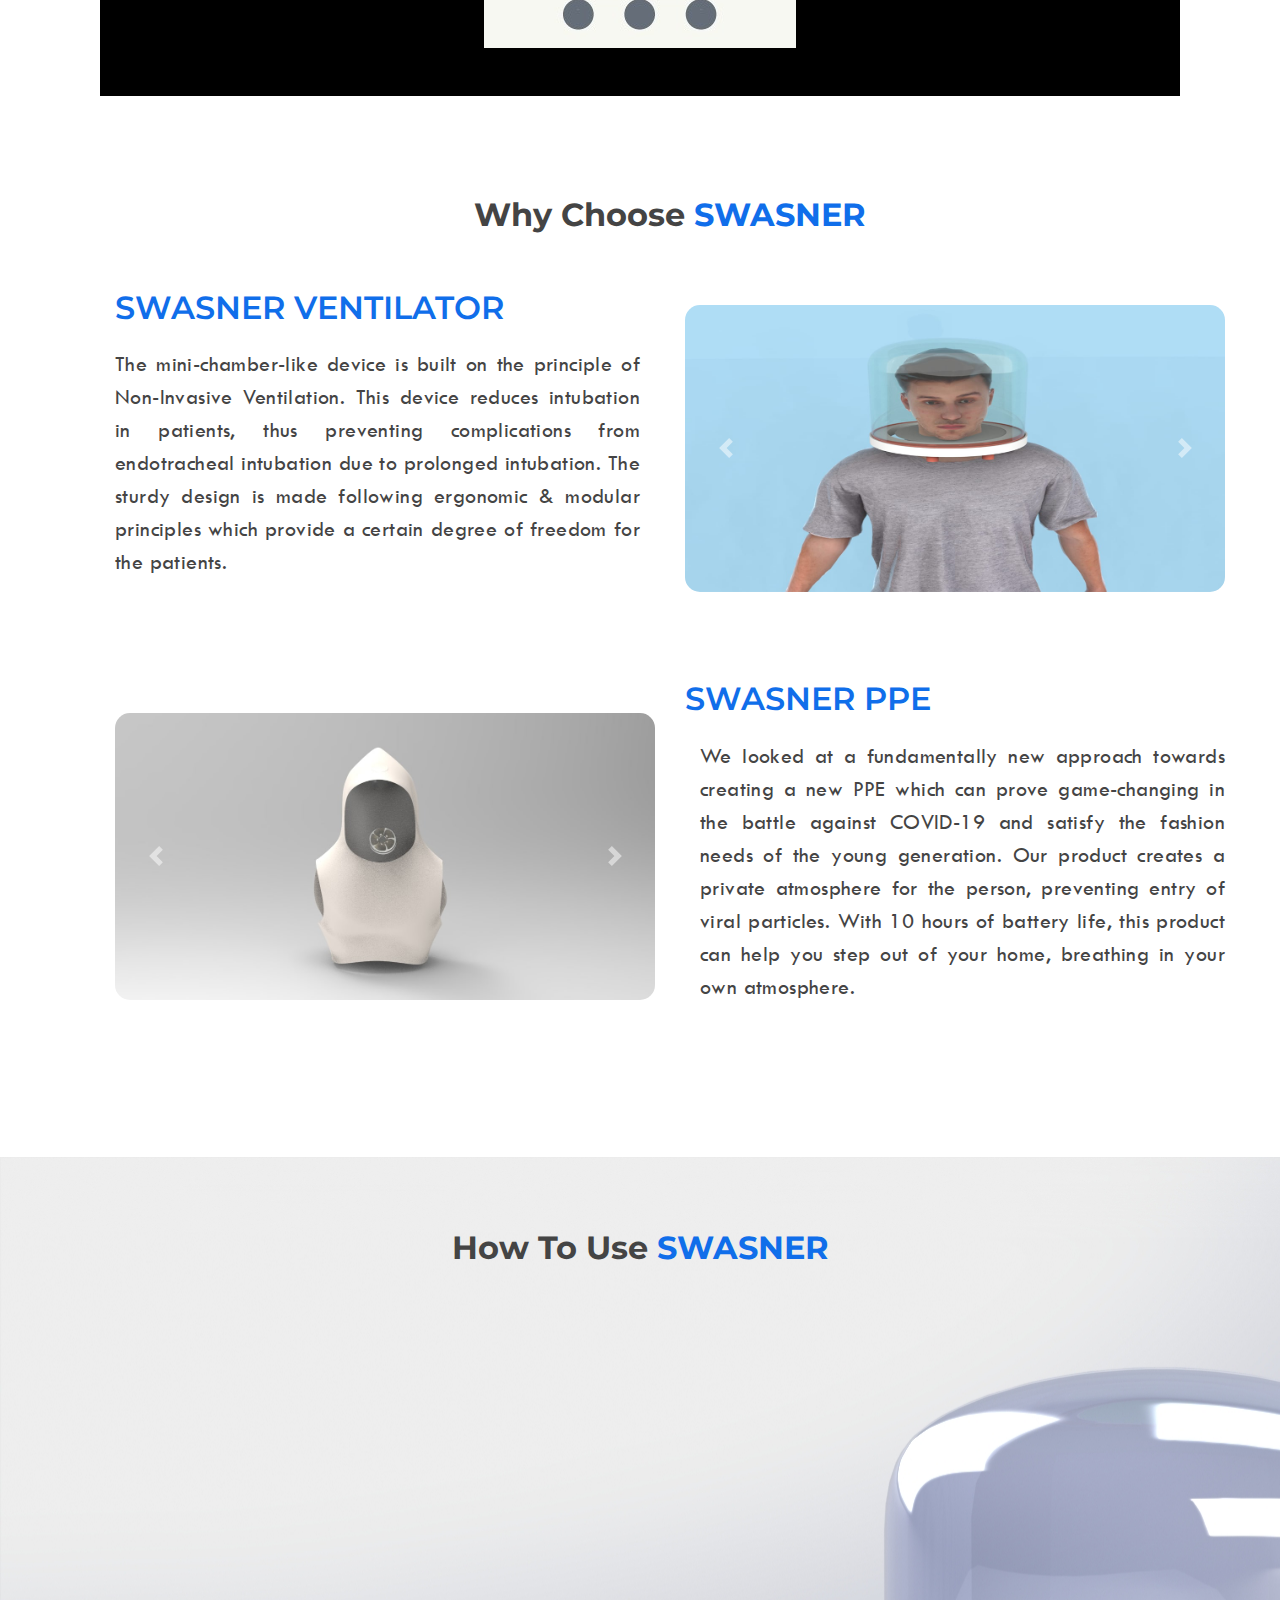
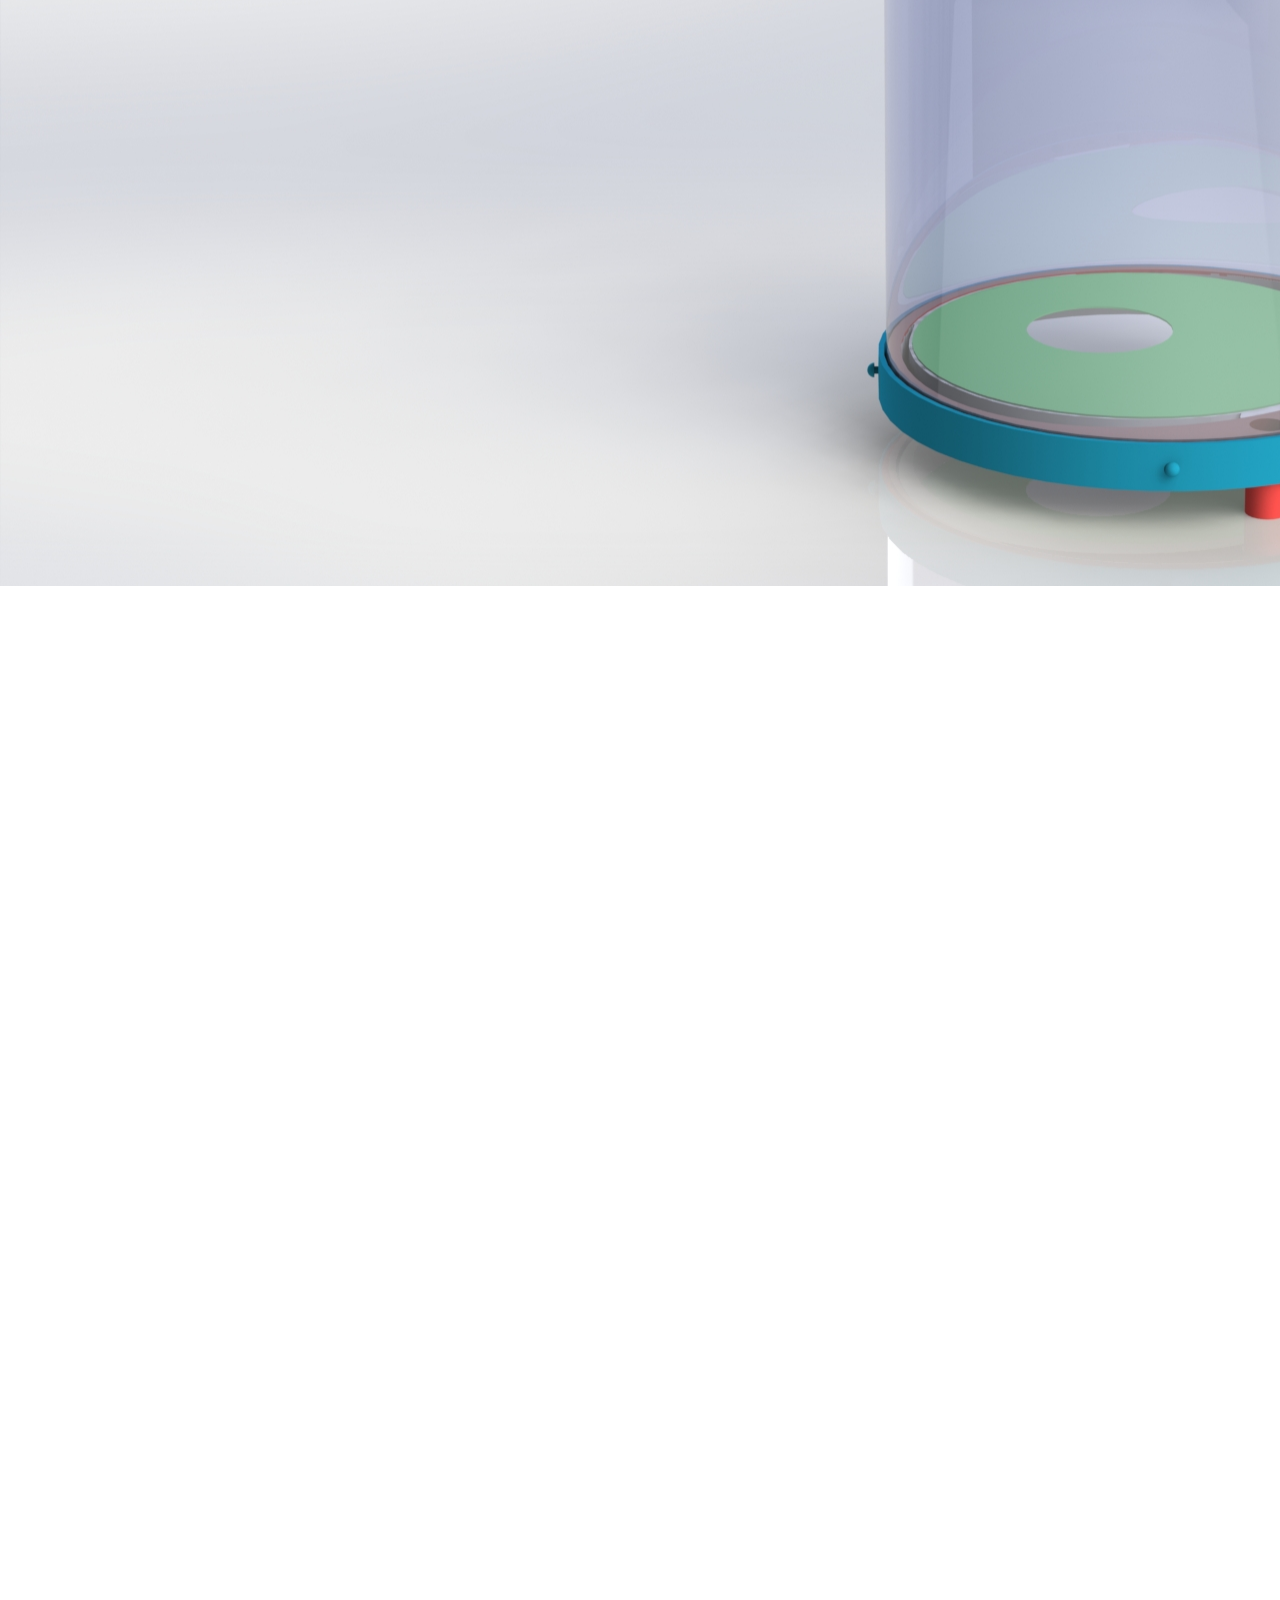
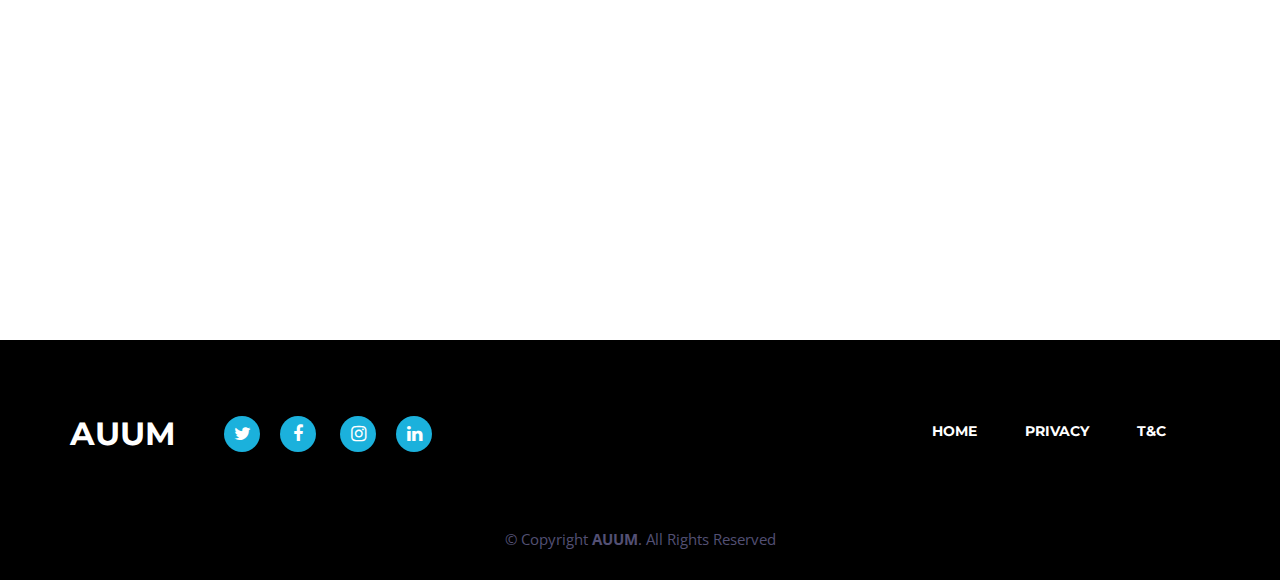
==== commit 7316008e: "major update" ====
--- a/Swasner.html
+++ b/Swasner.html
@@ -54,6 +54,8 @@
 </head>
 
 <body>
+  <div class="wrap-around">
+
   <!--==========================
   Header
   ============================-->
@@ -100,11 +102,12 @@
     ============================-->
 
     <div id="aboutus" style="margin-top: 3rem; " >
-      <div style="text-align: center; color: white; background-color: black; margin: 100px" class="">
+      <div class="aboutusL1">
         <br>
           <h2  style="margin-top: 1rem;  font-weight: bold; ">About Swasner</h2>
-          <p style="font-size:22px; text-align: center; padding-left: 8rem; padding-right: 8rem; padding-bottom: 1.5rem;" >Created by engineers here at AUUM, SWASNER is a device created to aid in the battle against COVID-19 in 2 ways:
-            Patient care and personnel protection.</p>
+          <p class="aboutusP" >Created by engineers here at AUUM, SWASNER is a device created to aid in the battle against COVID-19 in 2 ways
+          </p>
+          <p style="font-size:26px; text-align: center;  padding-bottom: 1.5rem;"><b>Patient Care  &  Personnel Protection</b></p>
           <div id="carouselExampleControls" class="carousel slide" data-ride="carousel">
             <div class="carousel-inner">
               <div class="carousel-item active">
@@ -136,10 +139,10 @@
       Why Us Section
     ============================-->
     <section id="about" class="about" style="margin-bottom: 3rem;" > 
-      <div class="container"  data-aos="fade-up" style="min-width: 85vw; margin: 100px">
+      <div class="container"  data-aos="fade-up" style="min-width: 85vw;">
 
         <header class="section-title">
-          <h3>Why Choose <span>SWASNER</span></h3>
+          <h3 style="text-align: center;">Why Choose <span>SWASNER</span></h3>
         </header>
         <br>
 
@@ -157,10 +160,10 @@
             <div id="carouselExampleControls" class="carousel slide" data-ride="carousel">
               <div class="carousel-inner">
                 <div class="carousel-item active">
-                  <img id="images" src="img/product/helmet_1-min.jpg" class="d-block w-100" alt="...">
+                  <img id="images" src="img/product/PIC 4.png" class="d-block w-100" alt="...">
                 </div>
                 <div class="carousel-item">
-                  <img id="images" src="img/product/helmet_2-min.jpg" class="d-block w-100" alt="...">
+                  <img id="images" src="img/product/PIC 3.png" class="d-block w-100" alt="...">
                 </div>
                 
               </div>
@@ -180,7 +183,7 @@
         <br>
 
         <div class="row mt-5" style="margin-top: 3.5rem;">
-          <div class="col-lg-6 " style=" align-self: center;" data-aos="zoom-out" data-aos-delay="100">
+          <div class="col-lg-6 hider1" style=" align-self: center;" data-aos="zoom-out" data-aos-delay="100">
             <div id="carouselExampleControls" class="carousel slide" data-ride="carousel">
               <div class="carousel-inner">
                 <div class="carousel-item active">
@@ -203,11 +206,32 @@
           </div>
           <div class="col-lg-6  pt-lg-0 content d-flex flex-column justify-content-center" data-aos="fade-up"
             data-aos-delay="100">
-            <h3 style="color: #106eea; font-size: 32px; text-align: end; ">SWASNER PPE</h3>
+            <h3 id="sad" style="color: #106eea; font-size: 32px; ">SWASNER PPE</h3>
             <!-- <div class="animate__animated animate__bounce animate__delay-2s">Example</div> -->
             <p id="aboutsection">
               We looked at a fundamentally new approach towards creating a new PPE which can prove game-changing in the battle against COVID-19 and satisfy the fashion needs of the young generation. Our product creates a private atmosphere for the person, preventing entry of viral particles. With 10 hours of battery life, this product can help you step out of your home, breathing in your own atmosphere.
             </p>
+          </div>
+          <div class="col-lg-6 hider2" style=" align-self: center;" data-aos="zoom-out" data-aos-delay="100">
+            <div id="carouselExampleControls" class="carousel slide" data-ride="carousel">
+              <div class="carousel-inner">
+                <div class="carousel-item">
+                  <img id="images" src="img/product/PPE_1-min.jpg" class="d-block w-100" alt="...">
+                </div>
+                <div class="carousel-item active">
+                  <img id="images" src="img/product/PPE_2-min.jpg" class="d-block w-100" alt="...">
+                </div>
+                
+              </div>
+              <a class="carousel-control-prev" href="#carouselExampleControls" role="button" data-slide="prev">
+                <span class="carousel-control-prev-icon" aria-hidden="true"></span>
+                <span class="sr-only">Previous</span>
+              </a>
+              <a class="carousel-control-next" href="#carouselExampleControls" role="button" data-slide="next">
+                <span class="carousel-control-next-icon" aria-hidden="true"></span>
+                <span class="sr-only">Next</span>
+              </a>
+            </div>
           </div>
         </div>
 
@@ -292,7 +316,7 @@
           <h3>Our Parterns</h3>
         </header>
 
-        <div class="owl-carousel clients-carousel">
+        <div class= "ourPartners">
           <a
             href="https://www.cipet.gov.in/">
             <img id="images" src="https://upload.wikimedia.org/wikipedia/commons/5/55/CIPET.png" alt="">
@@ -319,15 +343,14 @@
   <!--==========================
     Footer
   ============================-->
-  <section  class="mt-5">
-    <br>
+
     <footer style="background-color:black; color: white;" class="mt-3" id="footer">
       <div class="footer-top">
         <div class="container">
 
           <div class="row">
             <div id="footer3">
-              <h2 id="auumfooter" style=" margin-top: 15px; margin-right: 2rem; font-weight: bold;  margin-bottom: 0px; ">AUUM</h2>
+              <h2 id="auumfooter" style=" margin-top: 15px; font-weight: bold;  margin-bottom: 0px; ">AUUM</h2>
               <div class="social-links" >
                 <a href="https://twitter.com/auum_tech?s=11" class="twitter m-3 "><i class="fa fa-twitter"></i></a>
                 <a href="https://www.facebook.com/AUUMtechnologies" class="facebook"><i class="fa fa-facebook"></i></a>
@@ -335,12 +358,12 @@
                 <a href="https://www.linkedin.com/company/auum-technologies" class="linkedin"><i class="fa fa-linkedin"></i></a>
               </div>
 
-              <a href="index.html" >
-                <h4 class="op" style=" color: white; margin-left: 30rem; margin-top: 23px;  margin-bottom: 0px; "><span style="margin-left: 1rem;" >Home</span></h4>
-              </a>
-             <a href="#"><h4  class="op" style=" margin-left: 2rem; color: white;  margin-bottom: 0px; margin-top: 23px;"><span style="margin-left: 1rem;" >Privacy</span></h4></a>
-                <a href="#">
-                  <h4  class="op"  style=" margin-left: 2rem; color: white;  margin-bottom: 0px; margin-top: 23px;"><span style="margin-left: 1rem;" >T&C</span></h4>
+                <a href="index.html" id="homelink">
+                  <h4 class="op"><span  >Home</span></h4>
+                </a>
+                <a href="#" id="privlink"><h4  class="op"><span >Privacy</span></h4></a>
+                <a href="#" id="contlink">
+                  <h4  class="op"><span >T&C</span></h4>
                 </a>
              
               <!-- <h2 id="auumfooter" style="  margin-bottom: 0px; ">Condition</h2> -->
@@ -367,14 +390,15 @@
           &copy; Copyright <strong>AUUM</strong>. All Rights Reserved
         </div>
         <div class="credits">
-          
+         
         </div>
       </div>
     </footer><!-- #footer -->
 
-  </section><!-- #footer -->
 
   <a href="https://wa.me/+918249158968" class="back-to-top"><i style="font-size: 36px;" class="fa fa-whatsapp"></i></a>
+</div>
+
   <!-- Uncomment below i you want to use a preloader -->
   <!-- <div id="preloader"></div> -->
 
--- a/css/Swasner.css
+++ b/css/Swasner.css
@@ -805,7 +805,7 @@
 @media (max-width: 767px) {
   #intro {
     height: auto;
-    padding: 80px 0 60px 0;
+    /* padding: 80px 0 60px 0; */
   }
 
   #intro .container {
@@ -944,3 +944,75 @@
 letter-spacing: 0.4px;
 }
 
+.aboutusL1{
+  text-align: center; color: white; background-color: black; margin: 100px
+}
+.aboutusP{
+  font-size:22px; text-align: center; padding-left: 8rem; padding-right: 8rem;
+}
+#about .container{
+  margin: 100px;
+}
+#about h3{
+  text-align: start; 
+}
+
+.ourPartners img{
+  margin: 20px 0;
+  box-shadow: 5px 10px #888888;
+  width: 50%;
+}
+.ourPartners{
+  display: flex;
+  flex-direction: row;
+  /* background-color: #1EBEA5; */
+  width: 75%;
+  margin: 0 auto;
+  justify-content: space-around;
+  text-align: center;
+}
+header.section-title h3{
+  text-align: center;
+  /* background-color: red; */
+}
+.hider2 .carousel-inner{
+  display: none;
+}
+@media(max-width: 500px){
+  .aboutusL1{
+    margin: 20px;
+  }
+  .aboutusP{
+    padding-left: 40px; padding-right: 40px;
+  }
+  .aboutusL1 p{
+    margin-top: 50px;
+  }
+  #about .container{
+    /* background-color: red; */
+    text-align: center;
+    margin: 0;
+    padding: 0;
+    margin: 0 25px;
+    width: 100px;
+  }
+  #about h3{
+    text-align: center;
+  }
+  .ourPartners{
+    display: flex;
+    flex-direction: column;
+    /* background-color: red; */
+    align-content: center;
+    justify-items: center;
+    justify-content: center;
+    text-align: center;
+  }
+  .hider1 .carousel-inner{
+    display: none;
+  }
+  .hider2 .carousel-inner{
+    display: block;
+  }
+}
+
--- a/css/Common.css
+++ b/css/Common.css
@@ -542,6 +542,70 @@
 
 /* images */
 
+#footer3 h2{
+  margin-right: 2rem;
+}
 #images {
   border-radius: 15px;
 }
+
+#homelink h4{
+  margin-left: 30rem;
+  /* background-color: royalblue; */
+  color: white; margin-top: 23px;  margin-bottom: 0px;
+}
+#privlink h4{
+  margin-left: 2rem; color: white;  margin-bottom: 0px; margin-top: 23px;
+}
+#contlink h4{
+  margin-left: 2rem; color: white;  margin-bottom: 0px; margin-top: 23px;
+}
+.footer-top span{
+  color: white;
+  margin-left: 1rem;
+}
+@media (max-width: 640px){
+  /* .death p{
+    text-align: center;
+  } */
+  .wrap-around{
+    overflow-x: hidden;
+  }
+  .mobile-nav{
+    top:25vh
+  }
+  .mobile-nav-toggle{
+    left: 90vw;
+  }
+  #email{
+    width: 75vw;
+  }
+  .mobile-nav-active .mobile-nav{
+    left: 15vw;
+    text-align: center;
+  }
+  #homelink h4{
+    margin-left: 0;
+  }
+  #contlink h4{
+    margin-left: 0;
+  }
+  #privlink h4{
+    margin-left: 0;
+  }
+}
+@media(max-width:1000px){
+  #footer3{
+    display: block;
+  }
+  #footer3 h2{
+    margin-right: 0;
+    text-align: center;
+  }
+  #footer3 h4{
+    text-align: center;
+  }
+  .footer-top .container .row{
+    justify-content: center;
+  }
+}